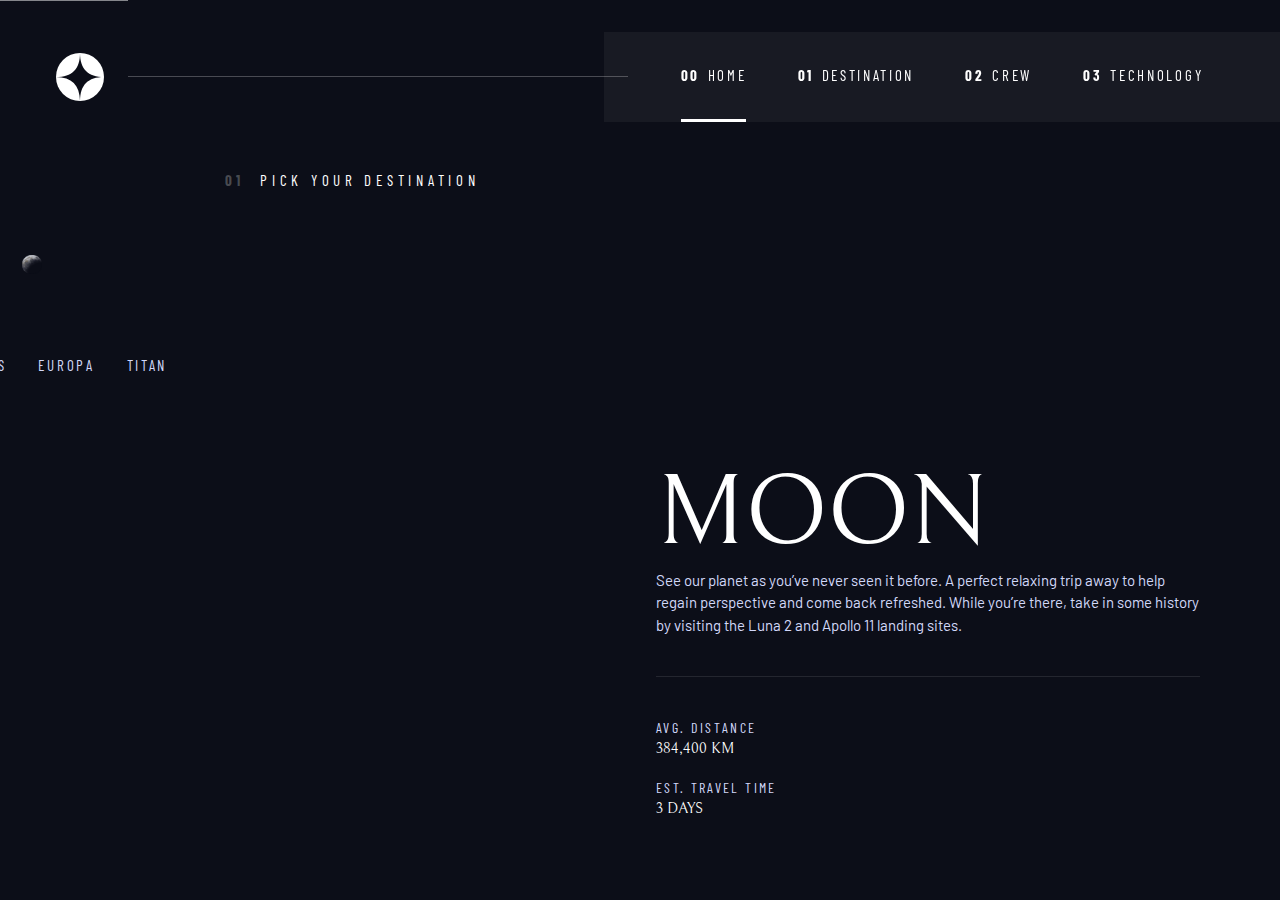
==== starter-code/destination.html @ 1f712583 "initial commit" ====
<!DOCTYPE html>
<html lang="en">

<head>
  <meta charset="UTF-8">
  <meta name="viewport" content="width=device-width, initial-scale=1.0">

  <link rel="icon" type="image/png" sizes="32x32" href="./assets/favicon-32x32.png">
  <link rel="preconnect" href="https://fonts.googleapis.com">
  <link rel="preconnect" href="https://fonts.gstatic.com" crossorigin>
  <link
    href="https://fonts.googleapis.com/css2?family=Barlow+Condensed:wght@400;700&family=Bellefair&family=Barlow:wght@400;700&display=swap"
    rel="stylesheet">
  <link rel="stylesheet" href="index.css">
  <script src="index.js" defer></script>
  <title>Frontend Mentor | Space tourism website</title>
</head>

<body class="destination">
  <a class="skip-to-content" href="#main">Skip to content</a>
  <header class="primary-header flex">
    <div>
      <img src="./assets/shared/logo.svg" class="logo" alt="space tourism logo">
    </div>
    <button class="mobile-nav-toggle" aria-controls="primary-navigation"><span aria-hidden="true" class="sr-only"
        aria-expanded="false">Menu</span></button>
    <nav>
      <ul id="primary-navigation" data-visible="false" class="primary-navigation underline-indicators flex">
        <li class="active"><a class="ff-sans-cond uppercase text-white letter-spacing-2" href="index.html"><span
              aria-hidden="true">00</span>Home</a></li>
        <li><a class="ff-sans-cond uppercase text-white letter-spacing-2" href="destination.html"><span
              aria-hidden="true">01</span>Destination</a></li>
        <li><a class="ff-sans-cond uppercase text-white letter-spacing-2" href="crew.html"><span
              aria-hidden="true">02</span>Crew</a></li>
        <li><a class="ff-sans-cond uppercase text-white letter-spacing-2" href="technology.html"><span
              aria-hidden="true">03</span>Technology</a></li>
        <!--<li><a class="ff-sans-cond uppercase text-white letter-spacing-2" href="design-system.html"><span>04</span>Design System</a></li>-->
      </ul>
    </nav>
  </header>
  <main id="main" class="grid-container grid-container--destination flow">
    <h1 class="numbered-title"><span aria-hidden="true">01</span> Pick your destination</h1>
    <img src="assets/destination/image-moon.png" alt="the moon">
    <div class="tab-list underline-indicators flex">
      <button aria-selected="true" class="uppercase ff-sans-cond text-accent bg-dark letter-spacing-2">Moon</button>
      <button aria-selected="false" class="uppercase ff-sans-cond text-accent bg-dark letter-spacing-2">Mars</button>
      <button aria-selected="false" class="uppercase ff-sans-cond text-accent bg-dark letter-spacing-2">Europa</button>
      <button aria-selected="false" class="uppercase ff-sans-cond text-accent bg-dark letter-spacing-2">Titan</button>
    </div>

    <article class="destination-info">
      <h2 class="fs-800 ff-serif uppercase">Moon</h2>

      <p class="text-accent">See our planet as you’ve never seen it before. A perfect relaxing trip away to help
        regain perspective and come back refreshed. While you’re there, take in some history
        by visiting the Luna 2 and Apollo 11 landing sites.</p>
        <div class="destination-meta flex">
          <div>
            <h3 class="fs-200 uppercase ff-sans-cond letter-spacing-3 text-accent">Avg. distance</h3>
            <p class="fs-500 ff-serif uppercase">384,400 km</p>
          </div>
        
          <div>
            <h3 class="fs-200 uppercase ff-sans-cond letter-spacing-3 text-accent">Est. travel time</h3>
            <p class="fs-500 ff-serif uppercase">3 days</p>
          </div>
        </div>
    </article>
  </main>


  <!--Titan

  The only moon known to have a dense atmosphere other than Earth, Titan 
  is a home away from home (just a few hundred degrees colder!). As a 
  bonus, you get striking views of the Rings of Saturn.

  Avg. distance
  1.6 bil. km

  Est. travel time
  7 years

  Mars

  Don’t forget to pack your hiking boots. You’ll need them to tackle Olympus Mons, 
  the tallest planetary mountain in our solar system. It’s two and a half times 
  the size of Everest!

  Avg. distance
  225 mil. km

  Est. travel time
  9 months

  Europa

  The smallest of the four Galilean moons orbiting Jupiter, Europa is a 
  winter lover’s dream. With an icy surface, it’s perfect for a bit of 
  ice skating, curling, hockey, or simple relaxation in your snug 
  wintery cabin.

  Avg. distance
  628 mil. km

  Est. travel time
  3 years
-->


</body>

</html>
---- starter-code/index.css ----
/* ------------------- */
/* Custom properties   */
/* ------------------- */

:root {
    /* colors */
    --clr-dark: 230 35% 7%;
    --clr-light: 231 77% 90%;
    --clr-white: 0 0% 100%;
    
    /* font-sizes */
    --fs-900: clamp(5rem, 8vw + 1rem, 9.375rem);
    --fs-800: 3.5rem;
    --fs-700: 1.5rem;
    --fs-600: 1rem;
    --fs-500: 1rem;
    --fs-400: 0.9375rem;
    --fs-300: 1rem;
    --fs-200: 0.875rem;
    
    /* font-families */
    --ff-serif: "Bellefair", serif;
    --ff-sans-cond: "Barlow Condensed", sans-serif;
    --ff-sans-normal: "Barlow", sans-serif;
}

@media (min-width: 35em) {
    :root {
        --fs-800: 5rem;
        --fs-700: 2.5rem;
        --fs-600: 1.5rem;
        --fs-500: 1.25rem
        --fs-400: 1rem;
    }
}
@media (min-width: 45em) {
    :root {
        /* font-sizes */
        --fs-800: 6.25rem;
        --fs-700: 3.5rem;
        --fs-600: 2rem;
        --fs-500: 1.75rem
        --fs-400: 1.125rem;
    }
}

/* ------------------- */
/* Reset               */
/* ------------------- */

/* https://piccalil.li/blog/a-modern-css-reset/ */

/* Box sizing */
*,
*::before,
*::after {
    box-sizing: border-box;
}

/* Reset margins */
body,
h1,
h2,
h3,
h4,
h5,
p,
figure,
picture {
    margin: 0; 
}

h1,
h2,
h3,
h4,
h5,
h6,
p {
    font-weight: 400;
}

/* set up the body */
body {
    font-family: var(--ff-sans-normal);
    font-size: var(--fs-400);
    color: hsl( var(--clr-white) );
    background-color: hsl( var(--clr-dark) );
    line-height: 1.5;
    min-height: 100vh;
    display: grid;
    grid-template-rows: min-content 1fr;
    overflow-x: hidden;
}

/* make images easier to work with */
img,
picutre {
    max-width: 100%;
    display: block;
}

/* make form elements easier to work with */
input,
button,
textarea,
select {
    font: inherit;
}

/* remove animations for people who've turned them off */
@media (prefers-reduced-motion: reduce) {  
  *,
  *::before,
  *::after {
    animation-duration: 0.01ms !important;
    animation-iteration-count: 1 !important;
    transition-duration: 0.01ms !important;
    scroll-behavior: auto !important;
  }
}


/* ------------------- */
/* Utility classes     */
/* ------------------- */

/* general */

.flex {
    display: flex;
    gap: var(--gap, 1rem);
}

.grid {
    display: grid;
    gap: var(--gap, 1rem);
}

.flow > *:where(:not(:first-child)) {
    margin-top: var(--flow-space, 1rem);
}

.d-block {
    display: block;
}

.container {
    padding-inline: 2em;
    margin-inline: auto;
    max-width: 80rem;
}

.sr-only {
  position: absolute; 
  width: 1px;
  height: 1px;
  padding: 0;
  margin: -1px; 
  overflow: hidden;
  clip: rect(0, 0, 0, 0);
  white-space: nowrap; /* added line */
  border: 0;
}

.skip-to-content {
    position: absolute;
    z-index: 9999;
    background: hsl( var(--clr-white) );
    color: hsl( var(--clr-dark) );
    padding: .5em 1em;
    margin-inline: auto;
    transform: translateY(-100%);
    transition: transform 250ms ease-in;
}

.skip-to-content:focus {
    transform: translateY(0)
}

/* colors */

.bg-dark { background-color: hsl( var(--clr-dark) );}
.bg-accent { background-color: hsl( var(--clr-light) );}
.bg-white { background-color: hsl( var(--clr-white) );}

.text-dark { color: hsl( var(--clr-dark) );}
.text-accent { color: hsl( var(--clr-light) );}
.text-white { color: hsl( var(--clr-white) );}

/* typography */

.ff-serif { font-family: var(--ff-serif); } 
.ff-sans-cond { font-family: var(--ff-sans-cond); } 
.ff-sans-normal { font-family: var(--ff-sans-normal); } 

.letter-spacing-1 { letter-spacing: 4.75px; } 
.letter-spacing-2 { letter-spacing: 2.7px; } 
.letter-spacing-3 { letter-spacing: 2.35px; } 

.uppercase { text-transform: uppercase; }

.fs-900 { font-size: var(--fs-900); }
.fs-800 { font-size: var(--fs-800); }
.fs-700 { font-size: var(--fs-700); }
.fs-600 { font-size: var(--fs-600); }
.fs-500 { font-size: var(--fs-500); }
.fs-400 { font-size: var(--fs-400); }
.fs-300 { font-size: var(--fs-300); }
.fs-200 { font-size: var(--fs-200); }

.fs-900,
.fs-800,
.fs-700,
.fs-600 {
    line-height: 1.1;
}

.numbered-title {
    font-family: var(--ff-sans-cond);
    font-size: var(--fs-500);
    text-transform: uppercase;
    letter-spacing: 4.72px; 
}

.numbered-title span {
    margin-right: .5em;
    font-weight: 700;
    color: hsl( var(--clr-white) / .25);
}


/* ------------------- */
/* Compontents         */
/* ------------------- */

.large-button {
    font-size: 2rem;
    position: relative;
    z-index: 1;
    display: inline-grid;
    place-items: center;
    padding: 0 2em;
    border-radius: 50%;
    aspect-ratio: 1;
    text-decoration: none;
}

.large-button::after {
    content: '';
    position: absolute;
    z-index: -1;
    width: 100%;
    height: 100%;
    background: hsl( var(--clr-white) / .1);
    border-radius: 50%;
    opacity: 0;
    transition: opacity 500ms linear, transform 750ms ease-in-out;
}
 
.large-button:hover::after,
.large-button:focus::after {
    opacity: 1;
    transform: scale(1.5);
}
/*primary */
.logo {
    object-fit: contain;
    margin: 1.5rem clamp(1.5rem, 5vw, 3.5rem);
}

.primary-header {
    justify-content: space-between;
    align-items: center;
}

.primary-navigation {
    --gap: clamp(2rem, 4vw, 4rem);
    --underline-gap: 2rem;
    list-style: none;
    padding: 0;
    margin: 0;
    background: hsl( var(--clr-dark) / 0.95);
    backdrop-filter: blur(1.5rem);
}

.primary-navigation a {
    text-decoration: none;
}

.primary-navigation a > span {
    font-weight: 700;
    margin-right: .5em;
}

.mobile-nav-toggle {
    display: none;
}

@supports (backdrop-filter: blur(1.5rem)) {
    .primary-navigation {
        background: hsl( var(--clr-white) / 0.05);
        backdrop-filter: blur(1.5rem); 
    }
}

@media (max-width: 35rem) {
    .primary-navigation {
        --underline-gap:.5rem;
        position: fixed;
        z-index: 1000;
        inset: 0 0 0 20%;
        background: hsl( var(--clr-white) / .1);
        list-style: none;
        padding: min(20rem, 15vh) 2rem;
        margin: 0;
        flex-direction: column;
        transform: translateX(100%);
        transition: transform 500ms ease-in-out;
    }
    .primary-navigation[data-visible="true"] {
        transform: translateX(0);
    }    
    .primary-navigation.underline-indicators > .active {
        border: 0;
    }
    .mobile-nav-toggle {
        display: block;
        position: absolute;
        z-index: 2000;
        right: 1rem;
        top: 2rem;
        background: transparent;
        border: 0;
        background-image: url(./assets/shared/icon-hamburger.svg);
        background-position: center;
        background-repeat: no-repeat;
        width: 1.5rem;
        aspect-ratio: 1;
    }
    .mobile-nav-toggle[aria-expanded="true"] {
        background-image: url(./assets/shared/icon-close.svg);
    }
    .mobile-nav-toggle:focus-visible {
        outline: 5px solid white;
        outline-offset: 5px;
    }
}

@media (min-width: 35em) {
    .primary-navigation {
        padding-inline: clamp(3rem, 6vw, 6rem);
    }
}

@media (min-width: 35em) and (max-width: 44.999em) {
    .primary-navigation a > span {
        display: none;
    }
}

@media (min-width: 45em) {
    .primary-header::after {
        content: "";
        display: block;
        position: relative;
        margin-right: -2.5rem;
        z-index: 2;
        height: 1px;
        background-color: hsl( var(--clr-white) / .25);
        order: 1;
        width: 100%;
    }

    nav {
        order: 2;
    }
    
    .primary-navigation {
        margin-block: 2rem;
    }
}

.underline-indicators > * {
    cursor: pointer;
    padding: var(--underline-gap, 1rem) 0;
    border: 0;
    border-bottom: .2rem solid hsl( var(--clr-white) / 0 );
}

.underline-indicators > *:hover,
.underline-indicators > *:focus {
    border-color: hsl( var(--clr-white) / .5);
}

.underline-indicators > .active,
.underline-indicators > [aria-selected="true"] {
    color: hsl( var(--clr-white) / 1);
    border-color: hsl( var(--clr-white) / 1); 
}

.tab-list {
    --gap: 2rem;
}

.dot-indicators > * {
    cursor: pointer;
    border: 0;
    border-radius: 50%;
    padding: .5em;
    background-color: hsl( var(--clr-white) / .25);
}
 
.dot-indicators > *:hover,
.dot-indicators > *:focus { 
    background-color: hsl( var(--clr-white) / .5);
}

.dot-indicators > [aria-selected="true"] {
    background-color: hsl( var(--clr-white) / 1); 
}

/*Page specific background */

body {
    background-size: cover;
    background-position: bottom center;
}
/*home */ 
.home {
    background-size: cover;
    background-repeat: no-repeat;
    background-position: bottom center;
    background-image: url(./assets/home/background-home-mobile.jpg);
}

@media (min-width: 35rem) {
    .home {
        background-position: center center;
        background-image: url(./assets/home/background-home-tablet.jpg);
    }
}

@media (min-width: 45rem) {
    .home {
        background-image: url(./assets/home/background-home-desktop.jpg);
    }
}

/* Layout */

.grid-container {
    display: grid;
    text-align: center;
    place-items: center;
    padding-inline: 1rem;
    padding-bottom: 4rem;
}

.grid-container--home * {
    max-width: 50ch;
}

.numbered-title {
    grid-area: title;
}

/*destination layout */
.grid-container--destination {
    display: grid;
    grid-template-areas: 
        'title'
        'image'
        'tabs'
        'content';
        --flow-space: 2rem;
}

.grid-container--destination > img {
    grid-area: image;
    max-width: 60%;
}

.grid-container--destination > .tab-list {
    grid-area: tabs;
}

.grid-container--destination > .destination-info {
    grid-area: content;
}

.destination-meta {
    flex-direction: column;
    border-top: 1px solid hsl( var(--clr-white) / .1);
    padding-top: 2.5rem;
    margin-top: 2.5rem;
}

@media (min-width: 45rem) {
    .grid-container {
        text-align: left;
        grid-template-columns: minmax(2rem, 1fr) repeat(2, minmax(0, 80rem)) minmax(2rem, 1fr);
        column-gap: var(--container-gap, 2rem);

    }
    .grid-container > *:first-child {
        grid-column: 2;
    }
    
    .grid-container > *:last-child {
        grid-column: 3;
    }
    .grid-container--home {
        padding-bottom: max(6rem, 20vh);
        align-items: end;
    }
}
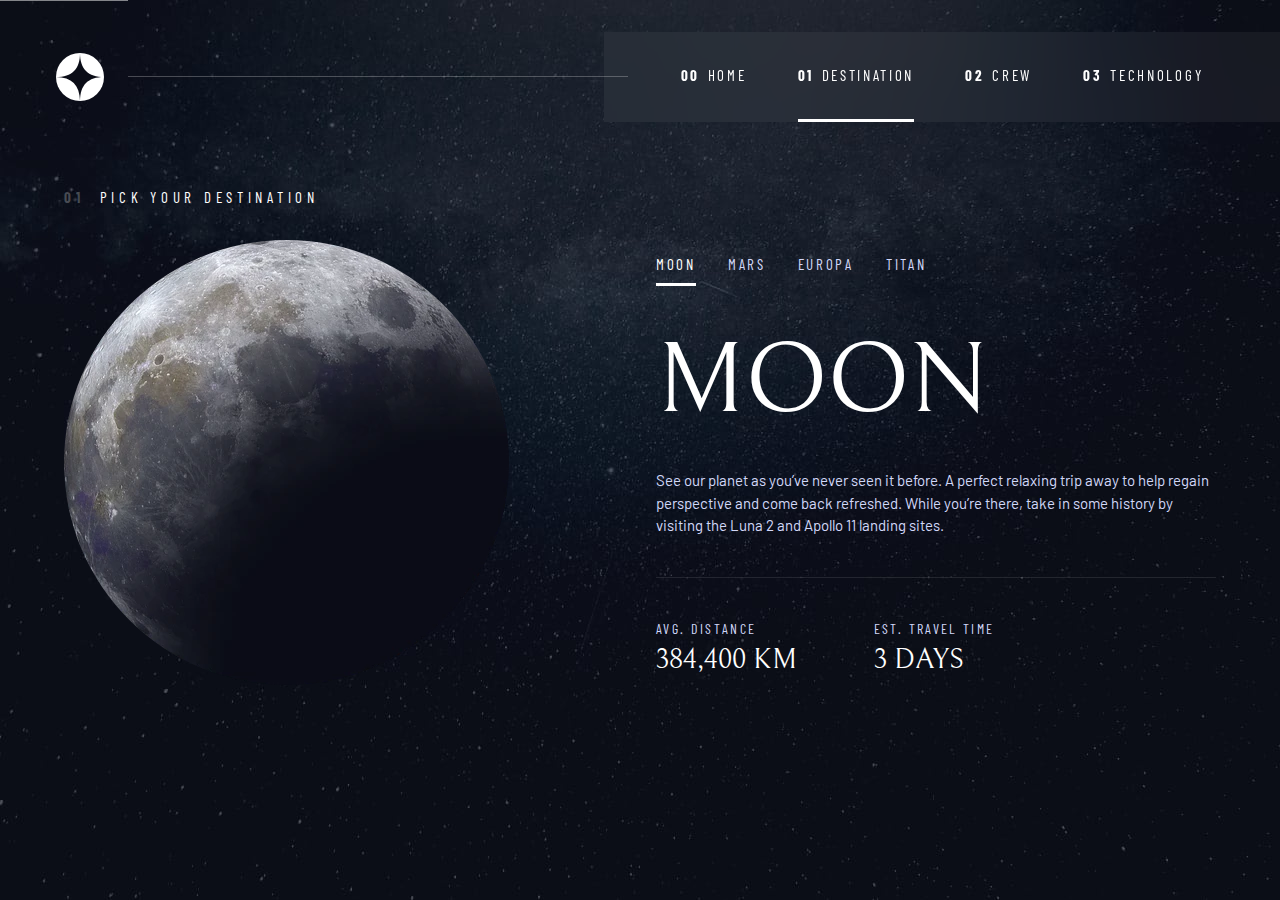
==== commit 99b0a6a5: "done with the tutorial" ====
--- a/starter-code/destination.html
+++ b/starter-code/destination.html
@@ -13,6 +13,7 @@
     rel="stylesheet">
   <link rel="stylesheet" href="index.css">
   <script src="index.js" defer></script>
+  <script src="tabs.js" defer></script>
   <title>Frontend Mentor | Space tourism website</title>
 </head>
 
@@ -26,9 +27,9 @@
         aria-expanded="false">Menu</span></button>
     <nav>
       <ul id="primary-navigation" data-visible="false" class="primary-navigation underline-indicators flex">
-        <li class="active"><a class="ff-sans-cond uppercase text-white letter-spacing-2" href="index.html"><span
+        <li><a class="ff-sans-cond uppercase text-white letter-spacing-2" href="index.html"><span
               aria-hidden="true">00</span>Home</a></li>
-        <li><a class="ff-sans-cond uppercase text-white letter-spacing-2" href="destination.html"><span
+        <li class="active"><a class="ff-sans-cond uppercase text-white letter-spacing-2" href="destination.html"><span
               aria-hidden="true">01</span>Destination</a></li>
         <li><a class="ff-sans-cond uppercase text-white letter-spacing-2" href="crew.html"><span
               aria-hidden="true">02</span>Crew</a></li>
@@ -40,74 +41,110 @@
   </header>
   <main id="main" class="grid-container grid-container--destination flow">
     <h1 class="numbered-title"><span aria-hidden="true">01</span> Pick your destination</h1>
-    <img src="assets/destination/image-moon.png" alt="the moon">
-    <div class="tab-list underline-indicators flex">
-      <button aria-selected="true" class="uppercase ff-sans-cond text-accent bg-dark letter-spacing-2">Moon</button>
-      <button aria-selected="false" class="uppercase ff-sans-cond text-accent bg-dark letter-spacing-2">Mars</button>
-      <button aria-selected="false" class="uppercase ff-sans-cond text-accent bg-dark letter-spacing-2">Europa</button>
-      <button aria-selected="false" class="uppercase ff-sans-cond text-accent bg-dark letter-spacing-2">Titan</button>
+
+    <picture id="moon-image">
+      <source srcset="assets/destination/image-moon.webp" type="image/webp">
+      <img src="assets/destination/image-moon.png" alt="the moon">
+    </picture>
+    <picture hidden id="mars-image">
+      <source srcset="assets/destination/image-mars.webp" type="image/webp">
+      <img src="assets/destination/image-mars.png" alt="the planet mars">
+    </picture>
+    <picture hidden id="europa-image">
+      <source srcset="assets/destination/image-europa.webp" type="image/webp">
+      <img src="assets/destination/image-europa.png" alt="the planet europa">
+    </picture>
+    <picture hidden id="titan-image">
+      <source srcset="assets/destination/image-titan.webp" type="image/webp">
+      <img src="assets/destination/image-titan.png" alt="the moon titan">
+    </picture>
+
+    <div role="tablist" class="tab-list underline-indicators flex">
+      <button aria-selected="true" role="tab" aria-controls="moon-tab" data-image="moon-image" class="uppercase ff-sans-cond text-accent letter-spacing-2" tabindex="0">Moon</button>
+        <button aria-selected="false" role="tab" aria-controls="mars-tab" data-image="mars-image" class="uppercase ff-sans-cond text-accent letter-spacing-2" tabindex="-1">Mars</button>
+        <button aria-selected="false" role="tab" aria-controls="europa-tab" data-image="europa-image" class="uppercase ff-sans-cond text-accent letter-spacing-2" tabindex="-1">Europa</button>
+        <button aria-selected="false" role="tab" aria-controls="titan-tab" data-image="titan-image" class="uppercase ff-sans-cond text-accent letter-spacing-2" tabindex="-1">Titan</button>
     </div>
 
-    <article class="destination-info">
-      <h2 class="fs-800 ff-serif uppercase">Moon</h2>
+    <article class="destination-info flow" id="moon-tab" tabindex="0" role="tabpanel">
+      <h2 class="planets-name fs-800 ff-serif uppercase">Moon</h2>
 
-      <p class="text-accent">See our planet as you’ve never seen it before. A perfect relaxing trip away to help
+      <p class="planets-description text-accent">See our planet as you’ve never seen it before. A perfect relaxing trip away to help
         regain perspective and come back refreshed. While you’re there, take in some history
         by visiting the Luna 2 and Apollo 11 landing sites.</p>
         <div class="destination-meta flex">
           <div>
             <h3 class="fs-200 uppercase ff-sans-cond letter-spacing-3 text-accent">Avg. distance</h3>
-            <p class="fs-500 ff-serif uppercase">384,400 km</p>
+            <p class="planets-distance ff-serif uppercase">384,400 km</p>
           </div>
         
           <div>
             <h3 class="fs-200 uppercase ff-sans-cond letter-spacing-3 text-accent">Est. travel time</h3>
-            <p class="fs-500 ff-serif uppercase">3 days</p>
+            <p class="planets-time-travel ff-serif uppercase">3 days</p>
           </div>
         </div>
     </article>
-  </main>
 
+    <!-- Mars -->
+    <article hidden class="destination-info flow" id="mars-tab" tabindex="0" role="tabpanel">
+      <h2 class="fs-800 uppercase ff-serif">Mars</h2>
 
-  <!--Titan
+      <p class="text-accent">Don’t forget to pack your hiking boots. You’ll need them to tackle Olympus Mons, 
+  the tallest planetary mountain in our solar system. It’s two and a half times 
+  the size of Everest!</p>
+      
+      <div class="destination-meta flex">
+        <div>
+          <h3 class="text-accent fs-200 uppercase">Avg. distance</h3>
+          <p class="ff-serif uppercase">225 mil. km</p>
+        </div>
+        <div>
+          <h3 class="text-accent fs-200 uppercase">Est. travel time</h3>
+          <p class="ff-serif uppercase">9 months</p>
+        </div>
+      </div>
+    </article>
+    
+    <!-- Europa -->
+    <article hidden class="destination-info flow" id="europa-tab" tabindex="0" role="tabpanel">
+      <h2 class="fs-800 uppercase ff-serif">Europa</h2>
 
-  The only moon known to have a dense atmosphere other than Earth, Titan 
-  is a home away from home (just a few hundred degrees colder!). As a 
-  bonus, you get striking views of the Rings of Saturn.
-
-  Avg. distance
-  1.6 bil. km
-
-  Est. travel time
-  7 years
-
-  Mars
-
-  Don’t forget to pack your hiking boots. You’ll need them to tackle Olympus Mons, 
-  the tallest planetary mountain in our solar system. It’s two and a half times 
-  the size of Everest!
-
-  Avg. distance
-  225 mil. km
-
-  Est. travel time
-  9 months
-
-  Europa
-
-  The smallest of the four Galilean moons orbiting Jupiter, Europa is a 
+      <p class="text-accent">The smallest of the four Galilean moons orbiting Jupiter, Europa is a 
   winter lover’s dream. With an icy surface, it’s perfect for a bit of 
   ice skating, curling, hockey, or simple relaxation in your snug 
-  wintery cabin.
+  wintery cabin.</p>
+      <div class="destination-meta flex">
+        <div>
+          <h3 class="text-accent fs-200 uppercase">Avg. distance</h3>
+          <p class="ff-serif uppercase">628 mil. km</p>
+        </div>
+        <div>
+          <h3 class="text-accent fs-200 uppercase">Est. travel time</h3>
+          <p class="ff-serif uppercase">3 years</p>
+        </div>
+      </div>
+    </article>
+    
+    <!-- Titan -->
+    <article hidden class="destination-info flow" id="titan-tab" tabindex="0" role="tabpanel">
+      <h2 class="fs-800 uppercase ff-serif">Titan</h2>
 
-  Avg. distance
-  628 mil. km
-
-  Est. travel time
-  3 years
--->
-
-
+      <p class="text-accent">The only moon known to have a dense atmosphere other than Earth, Titan 
+  is a home away from home (just a few hundred degrees colder!). As a 
+  bonus, you get striking views of the Rings of Saturn.</p>
+      
+      <div class="destination-meta flex">
+        <div>
+          <h3 class="text-accent fs-200 uppercase">Avg. distance</h3>
+          <p class="ff-serif uppercase">1.6 bil. km</p>
+        </div>
+        <div>
+          <h3 class="text-accent fs-200 uppercase">Est. travel time</h3>
+          <p class="ff-serif uppercase">7 years</p>
+        </div>
+      </div>
+    </article>
+  </main>
 </body>
 
 </html>--- a/starter-code/index.css
+++ b/starter-code/index.css
@@ -141,6 +141,10 @@
     margin-top: var(--flow-space, 1rem);
 }
 
+.flow--space-small {
+    --flow-space: .75rem;
+}
+
 .d-block {
     display: block;
 }
@@ -383,9 +387,10 @@
 
 .underline-indicators > * {
     cursor: pointer;
-    padding: var(--underline-gap, 1rem) 0;
+    padding: var(--underline-gap, .5rem) 0;
     border: 0;
     border-bottom: .2rem solid hsl( var(--clr-white) / 0 );
+    background-color: transparent;
 }
 
 .underline-indicators > *:hover,
@@ -447,6 +452,50 @@
     }
 }
 
+/*destination */
+
+.destination {
+    background-size: cover;
+    background-repeat: no-repeat;
+    background-position: bottom center;
+    background-image: url(./assets/destination/background-destination-mobile.jpg);
+}
+
+@media (min-width: 35rem) {
+    .destination {
+        background-position: center center;
+        background-image: url(./assets/destination/background-destination-tablet.jpg);
+    }
+}
+
+@media (min-width: 45rem) {
+    .destination {
+        background-image: url(./assets/destination/background-destination-desktop.jpg);
+    }
+}
+
+/* crew */
+.crew {
+    background-size: cover;
+    background-repeat: no-repeat;
+    background-position: bottom center;
+    background-image: url(./assets/crew/background-crew-mobile.jpg);
+}
+
+@media (min-width: 35rem) {
+    .crew {
+        background-position: center center;
+        background-image: url(./assets/crew/background-crew-tablet.jpg);
+    }
+}
+
+@media (min-width: 45rem) {
+    .crew {
+        background-image: url(./assets/crew/background-crew-desktop.jpg);
+    }
+}
+
+
 /* Layout */
 
 .grid-container {
@@ -457,7 +506,7 @@
     padding-bottom: 4rem;
 }
 
-.grid-container--home * {
+.grid-container p:not([class]) {
     max-width: 50ch;
 }
 
@@ -476,9 +525,10 @@
         --flow-space: 2rem;
 }
 
-.grid-container--destination > img {
+.grid-container--destination > picture {
     grid-area: image;
     max-width: 60%;
+    align-self: start;
 }
 
 .grid-container--destination > .tab-list {
@@ -496,22 +546,113 @@
     margin-top: 2.5rem;
 }
 
+.destination-meta p {
+    font-size: 1.75rem;
+}
+
+/* crew layout */
+
+.grid-container--crew {
+    --flow-space: 2rem;
+    grid-template-areas: 
+        'title'
+        'image'
+        'tabs'
+        'content';
+}
+
+.grid-container--crew > picture {
+    grid-area: image;
+    max-width: 60%;
+    border-bottom: 1px solid hsl( var(--clr-white) / .1);
+}
+
+.grid-container--crew > .dot-indicators {
+    grid-area: tabs;
+}
+
+.grid-container--crew > .crew-details {
+    grid-area: content;
+}
+
+.crew-details h2 {
+    opacity: .5;
+}
+
+@media (min-width: 35em) {
+    .numbered-title {
+        justify-self: start;
+        margin-block-start: 2rem;
+    }
+    .destination-meta {
+        flex-direction: row;
+        justify-content: space-evenly;
+    }
+    .grid-container--crew {
+        grid-template-areas: 
+            'title'
+            'content'
+            'tabs'
+            'image';
+            padding-bottom: 0;
+    }
+}
+
 @media (min-width: 45rem) {
     .grid-container {
         text-align: left;
-        grid-template-columns: minmax(2rem, 1fr) repeat(2, minmax(0, 80rem)) minmax(2rem, 1fr);
+        grid-template-columns: minmax(1rem, 1fr) repeat(2, minmax(0, 80rem)) minmax(1rem, 1fr);
         column-gap: var(--container-gap, 2rem);
 
     }
-    .grid-container > *:first-child {
+    .grid-container--home > *:first-child {
         grid-column: 2;
     }
     
-    .grid-container > *:last-child {
+    .grid-container--home > *:last-child {
         grid-column: 3;
     }
     .grid-container--home {
         padding-bottom: max(6rem, 20vh);
         align-items: end;
     }
-}+
+    .grid-container--destination {
+        grid-template-areas: 
+        '. title title .'
+        '. image tabs .'
+        '. image content .';
+        justify-items: start;
+        align-content: start;
+    }
+    .grid-container--destination picture {
+        max-width: 90%;
+    }
+
+    .destination-meta {
+        --gap: min(6vw, 6rem);
+        justify-content: start;
+    }
+    .grid-container--crew {
+        grid-template-columns: minmax(1rem, 1fr) minmax(0, 40rem) minmax(0, 20rem) minmax(1rem, 1fr);
+        justify-items: start;
+        grid-template-areas: 
+            '. title title .'
+            '. content image .'
+            '. tabs image .';
+    }
+    .grid-container--crew > .dot-indicators {
+        justify-self: start;
+    }
+
+    .grid-container--crew > picture{
+        align-self: end;
+    }
+
+    .grid-container--crew picture {
+        grid-column: span 2;
+        align-self: end;
+        max-width: 100%;
+    }
+    
+}
